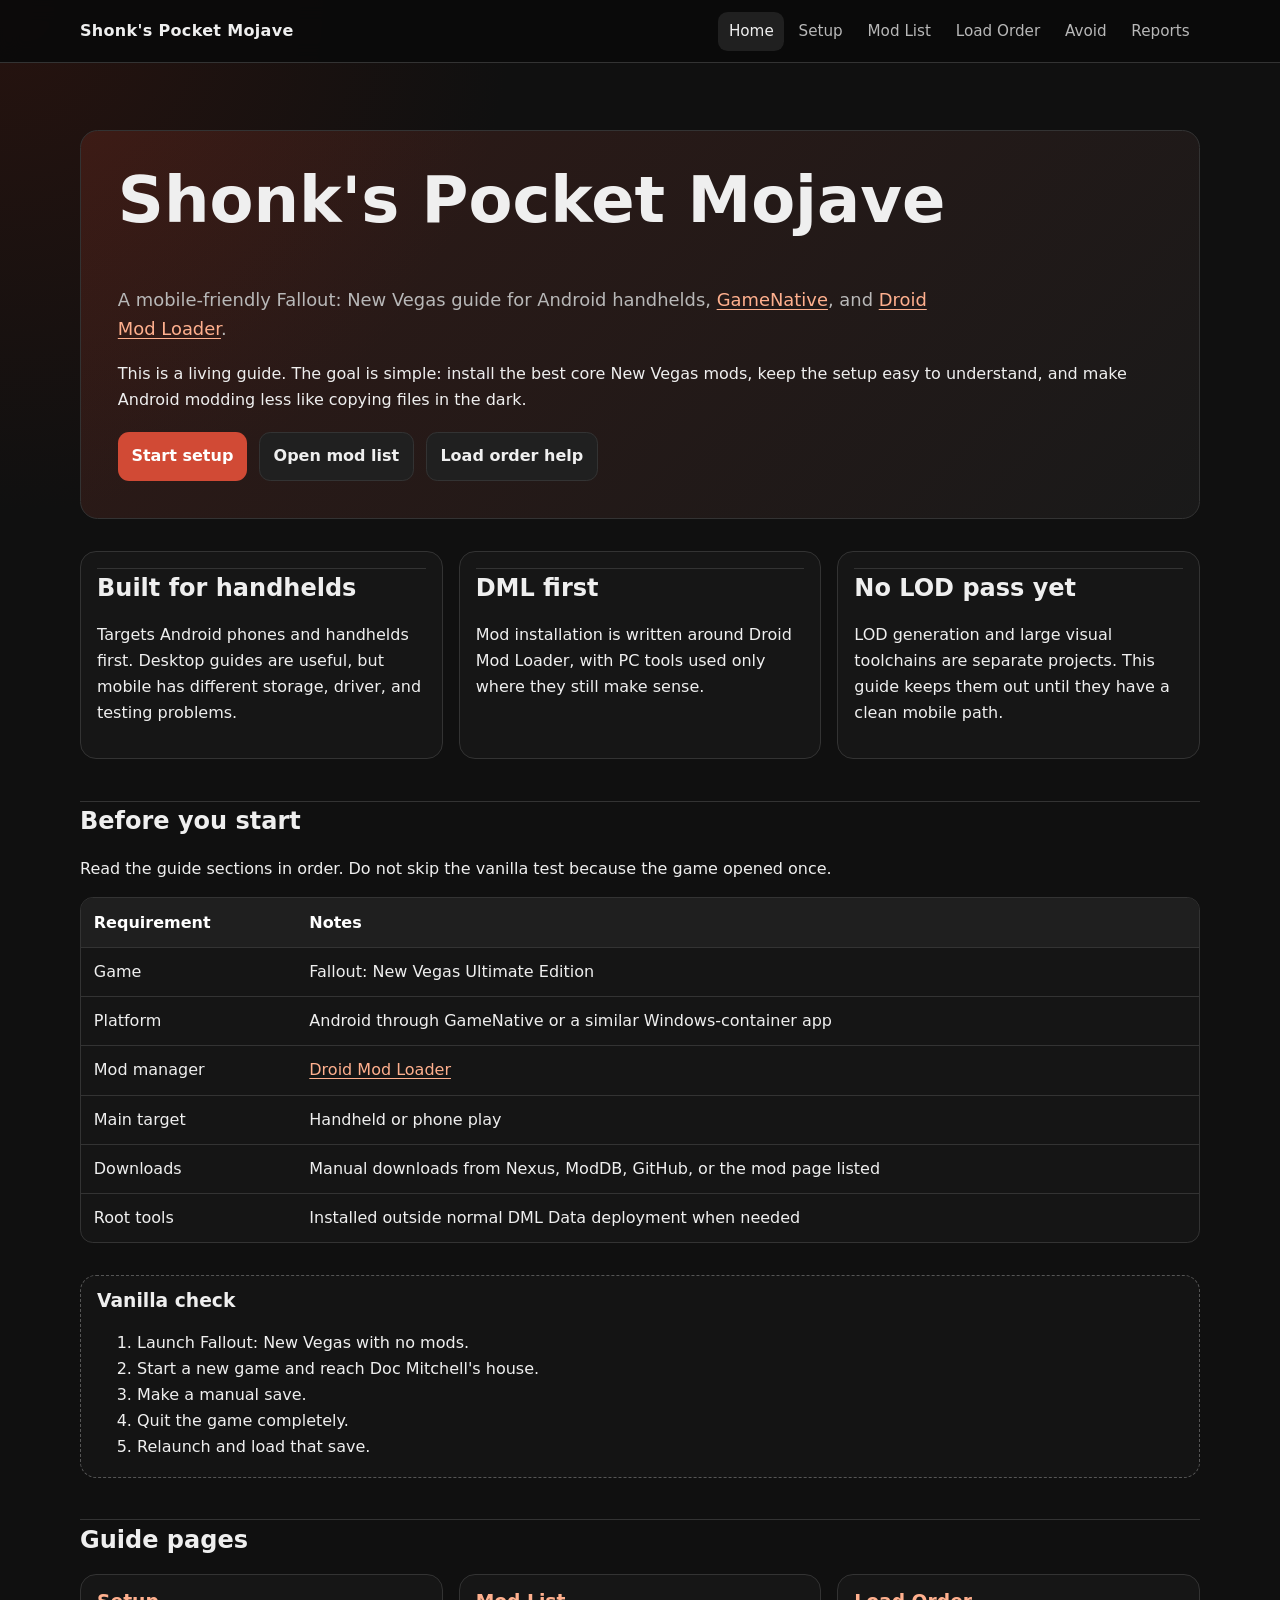
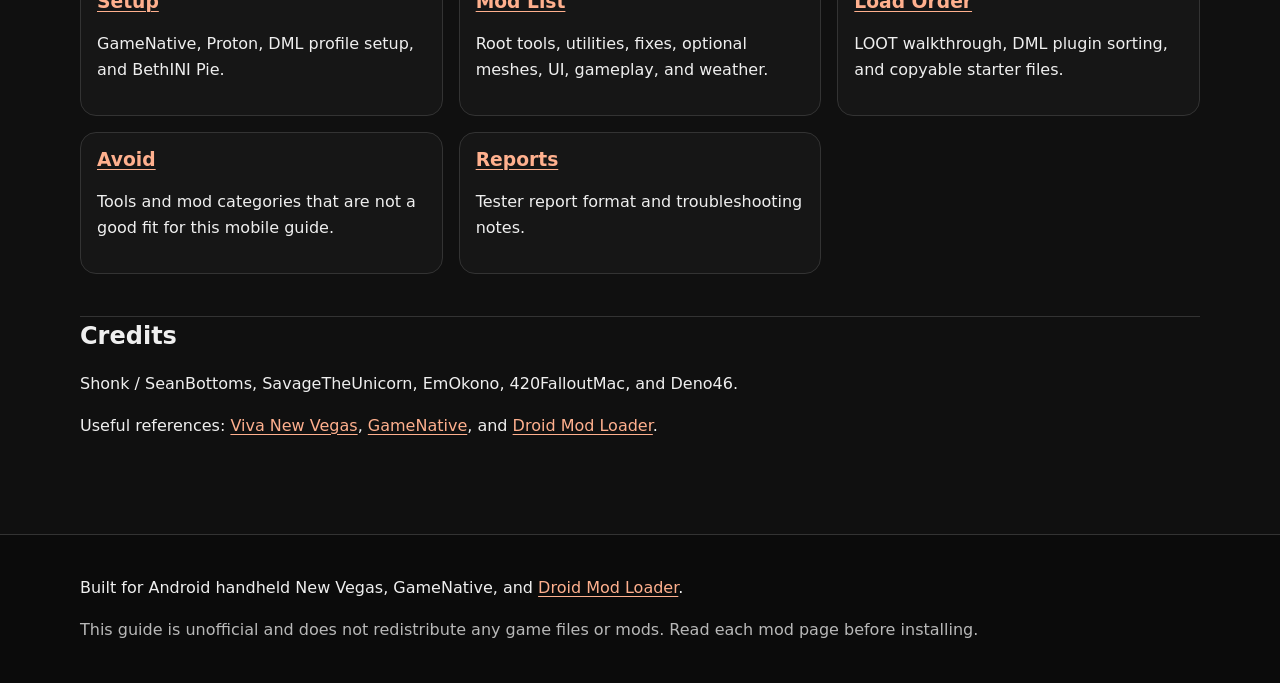
==== index.html @ 97845236 "Add Pocket Mojave guide site" ====
<!doctype html>
<html lang="en">
<head>
  <meta charset="utf-8">
  <meta name="viewport" content="width=device-width, initial-scale=1">
  <title>Home | Shonk's Pocket Mojave</title>
  <meta name="description" content="A New Vegas on Android guide for GameNative, Droid Mod Loader, and handheld tinkering.">
  <link rel="stylesheet" href="styles.css">
</head>
<body>
<header class="site-header">
  <div class="wrap header-grid">
    <a class="brand" href="index.html">Shonk's Pocket Mojave</a>
    <button class="nav-toggle" aria-label="Toggle navigation" onclick="document.body.classList.toggle('nav-open')">Menu</button>
    <nav class="site-nav" aria-label="Main navigation"><a class="active" href="index.html">Home</a><a class="" href="setup.html">Setup</a><a class="" href="mods.html">Mod List</a><a class="" href="load-order.html">Load Order</a><a class="" href="avoid.html">Avoid</a><a class="" href="report.html">Reports</a></nav>
  </div>
</header>
<main class="wrap page">

<section class="hero">
  <h1>Shonk's Pocket Mojave</h1>
  <p class="subtitle">A mobile-friendly Fallout: New Vegas guide for Android handhelds, <a href="https://github.com/utkarshdalal/GameNative" target="_blank" rel="noopener">GameNative</a>, and <a href="https://github.com/CyberShonk/DroidModLoader" target="_blank" rel="noopener">Droid Mod Loader</a>.</p>
  <p>This is a living guide. The goal is simple: install the best core New Vegas mods, keep the setup easy to understand, and make Android modding less like copying files in the dark.</p>
  <div class="actions">
    <a class="button" href="setup.html">Start setup</a>
    <a class="button secondary" href="mods.html">Open mod list</a>
    <a class="button secondary" href="load-order.html">Load order help</a>
  </div>
</section>
<section class="grid">
  <article class="card"><h2>Built for handhelds</h2><p>Targets Android phones and handhelds first. Desktop guides are useful, but mobile has different storage, driver, and testing problems.</p></article>
  <article class="card"><h2>DML first</h2><p>Mod installation is written around Droid Mod Loader, with PC tools used only where they still make sense.</p></article>
  <article class="card"><h2>No LOD pass yet</h2><p>LOD generation and large visual toolchains are separate projects. This guide keeps them out until they have a clean mobile path.</p></article>
</section>
<section>
  <h2>Before you start</h2>
  <p>Read the guide sections in order. Do not skip the vanilla test because the game opened once.</p>
  <div class="table-wrap"><table class="mod-table"><thead><tr><th>Requirement</th><th>Notes</th></tr></thead><tbody><tr><td>Game</td><td>Fallout: New Vegas Ultimate Edition</td></tr><tr><td>Platform</td><td>Android through GameNative or a similar Windows-container app</td></tr><tr><td>Mod manager</td><td><a href="https://github.com/CyberShonk/DroidModLoader" target="_blank" rel="noopener">Droid Mod Loader</a></td></tr><tr><td>Main target</td><td>Handheld or phone play</td></tr><tr><td>Downloads</td><td>Manual downloads from Nexus, ModDB, GitHub, or the mod page listed</td></tr><tr><td>Root tools</td><td>Installed outside normal DML Data deployment when needed</td></tr></tbody></table></div>
  <section class="check-card"><h3>Vanilla check</h3><ol><li>Launch Fallout: New Vegas with no mods.</li><li>Start a new game and reach Doc Mitchell's house.</li><li>Make a manual save.</li><li>Quit the game completely.</li><li>Relaunch and load that save.</li></ol></section>
</section>
<section>
  <h2>Guide pages</h2>
  <div class="grid">
    <article class="card"><h3><a href="setup.html">Setup</a></h3><p>GameNative, Proton, DML profile setup, and BethINI Pie.</p></article>
    <article class="card"><h3><a href="mods.html">Mod List</a></h3><p>Root tools, utilities, fixes, optional meshes, UI, gameplay, and weather.</p></article>
    <article class="card"><h3><a href="load-order.html">Load Order</a></h3><p>LOOT walkthrough, DML plugin sorting, and copyable starter files.</p></article>
    <article class="card"><h3><a href="avoid.html">Avoid</a></h3><p>Tools and mod categories that are not a good fit for this mobile guide.</p></article>
    <article class="card"><h3><a href="report.html">Reports</a></h3><p>Tester report format and troubleshooting notes.</p></article>
  </div>
</section>
<section>
  <h2>Credits</h2>
  <p>Shonk / SeanBottoms, SavageTheUnicorn, EmOkono, 420FalloutMac, and Deno46.</p>
  <p>Useful references: <a href="https://vivanewvegas.moddinglinked.com/" target="_blank" rel="noopener">Viva New Vegas</a>, <a href="https://github.com/utkarshdalal/GameNative" target="_blank" rel="noopener">GameNative</a>, and <a href="https://github.com/CyberShonk/DroidModLoader" target="_blank" rel="noopener">Droid Mod Loader</a>.</p>
</section>

</main>
<footer class="site-footer">
  <div class="wrap">
    <p>Built for Android handheld New Vegas, GameNative, and <a href="https://github.com/CyberShonk/DroidModLoader" target="_blank" rel="noopener">Droid Mod Loader</a>.</p>
    <p class="small">This guide is unofficial and does not redistribute any game files or mods. Read each mod page before installing.</p>
  </div>
</footer>
<script src="copy.js"></script>
</body>
</html>
---- styles.css ----
:root {
  --bg: #101010;
  --panel: #171717;
  --panel-2: #202020;
  --text: #efefef;
  --muted: #b8b8b8;
  --line: #333;
  --accent: #d14a35;
  --accent-2: #f0b35b;
  --code: #0b0b0b;
  --good: #7cc576;
  --warn: #f3bd62;
  --bad: #ff7769;
  --max: 1120px;
}
* { box-sizing: border-box; }
html { scroll-behavior: smooth; }
body {
  margin: 0;
  font-family: system-ui, -apple-system, BlinkMacSystemFont, "Segoe UI", sans-serif;
  background: radial-gradient(circle at top left, #27130f 0, var(--bg) 32rem);
  color: var(--text);
  line-height: 1.62;
}
a { color: #ffb08e; text-decoration-thickness: .08em; text-underline-offset: .18em; }
a:hover { color: #ffd1bf; }
.wrap { width: min(var(--max), calc(100% - 2rem)); margin: 0 auto; }
.site-header { position: sticky; top: 0; z-index: 20; background: rgba(10,10,10,.92); border-bottom: 1px solid var(--line); backdrop-filter: blur(10px); }
.header-grid { display: grid; grid-template-columns: auto 1fr; align-items: center; gap: 1rem; min-height: 62px; }
.brand { color: var(--text); font-weight: 800; letter-spacing: .02em; text-decoration: none; }
.site-nav { display: flex; justify-content: flex-end; gap: .25rem; flex-wrap: wrap; }
.site-nav a { color: var(--muted); text-decoration: none; padding: .45rem .65rem; border-radius: .6rem; font-size: .95rem; }
.site-nav a:hover, .site-nav a.active { background: var(--panel-2); color: var(--text); }
.nav-toggle { display: none; background: var(--panel-2); color: var(--text); border: 1px solid var(--line); border-radius: .6rem; padding: .45rem .7rem; justify-self: end; }
.page { padding: 2.2rem 0 4rem; }
.hero { padding: 2.3rem; background: linear-gradient(135deg, rgba(209,74,53,.16), rgba(255,255,255,.04)); border: 1px solid var(--line); border-radius: 1.1rem; margin-bottom: 1.4rem; }
.hero h1 { margin-top: 0; font-size: clamp(2.1rem, 7vw, 4rem); line-height: 1; }
.subtitle { color: var(--muted); font-size: 1.12rem; max-width: 72ch; }
.actions { display: flex; gap: .75rem; flex-wrap: wrap; margin-top: 1.2rem; }
.button { display: inline-flex; align-items: center; gap: .35rem; background: var(--accent); color: white; padding: .65rem .85rem; border-radius: .7rem; font-weight: 700; text-decoration: none; }
.button.secondary { background: var(--panel-2); border: 1px solid var(--line); color: var(--text); }
.grid { display: grid; gap: 1rem; grid-template-columns: repeat(3, 1fr); }
.card { background: rgba(23,23,23,.92); border: 1px solid var(--line); border-radius: 1rem; padding: 1rem; }
.card h3, .card h2 { margin-top: 0; }
section { margin: 2rem 0; }
h1, h2, h3 { line-height: 1.15; }
h2 { margin-top: 2.6rem; padding-top: .4rem; border-top: 1px solid var(--line); }
h3 { margin-top: 1.8rem; }
.small, small { color: var(--muted); }
.callout { border: 1px solid var(--line); border-left: .35rem solid var(--accent); background: rgba(32,32,32,.86); border-radius: .8rem; padding: 1rem; margin: 1rem 0; }
.callout.warn { border-left-color: var(--warn); }
.callout.good { border-left-color: var(--good); }
.callout.bad { border-left-color: var(--bad); }
.table-wrap { overflow-x: auto; margin: 1rem 0; border: 1px solid var(--line); border-radius: .8rem; background: rgba(23,23,23,.82); }
table { width: 100%; border-collapse: collapse; min-width: 720px; }
th, td { padding: .7rem .8rem; border-bottom: 1px solid var(--line); text-align: left; vertical-align: top; }
th { background: #1f1f1f; color: #fff; position: sticky; top: 0; }
tr:last-child td { border-bottom: 0; }
td:nth-child(2), td:nth-child(3) { white-space: nowrap; }
.badge { display: inline-block; padding: .14rem .42rem; border-radius: .5rem; font-size: .82rem; font-weight: 800; letter-spacing: .02em; }
.req { background: rgba(124,197,118,.18); color: #baf4b6; }
.rec { background: rgba(240,179,91,.18); color: #ffd99b; }
.opt { background: rgba(255,255,255,.1); color: #d6d6d6; }
.skip { background: rgba(255,119,105,.15); color: #ffb3ab; }
pre { position: relative; overflow-x: auto; background: var(--code); border: 1px solid var(--line); border-radius: .8rem; padding: 1rem; }
code { font-family: ui-monospace, SFMono-Regular, Menlo, Consolas, monospace; }
.copy-btn { position: absolute; top: .5rem; right: .5rem; border: 1px solid var(--line); background: var(--panel-2); color: var(--text); border-radius: .5rem; padding: .35rem .55rem; cursor: pointer; }
.check-card { background: rgba(23,23,23,.7); border: 1px dashed #555; border-radius: 1rem; padding: .85rem 1rem; }
.check-card h3 { margin-top: 0; }
.check-card ol { margin-bottom: .2rem; }
.site-footer { border-top: 1px solid var(--line); padding: 1.5rem 0; background: #0b0b0b; }
hr { border: 0; border-top: 1px solid var(--line); margin: 2rem 0; }
@media (max-width: 900px) { .grid { grid-template-columns: 1fr; } .hero { padding: 1.25rem; } }
@media (max-width: 760px) {
  .header-grid { grid-template-columns: 1fr auto; }
  .nav-toggle { display: inline-block; }
  .site-nav { display: none; grid-column: 1 / -1; justify-content: flex-start; padding-bottom: .75rem; }
  body.nav-open .site-nav { display: flex; }
  .site-nav a { width: calc(50% - .25rem); background: var(--panel); }
  .wrap { width: min(100% - 1rem, var(--max)); }
  table { min-width: 680px; }
  th, td { padding: .62rem; }
}
@media (max-width: 440px) { .site-nav a { width: 100%; } .actions .button { width: 100%; justify-content: center; } }
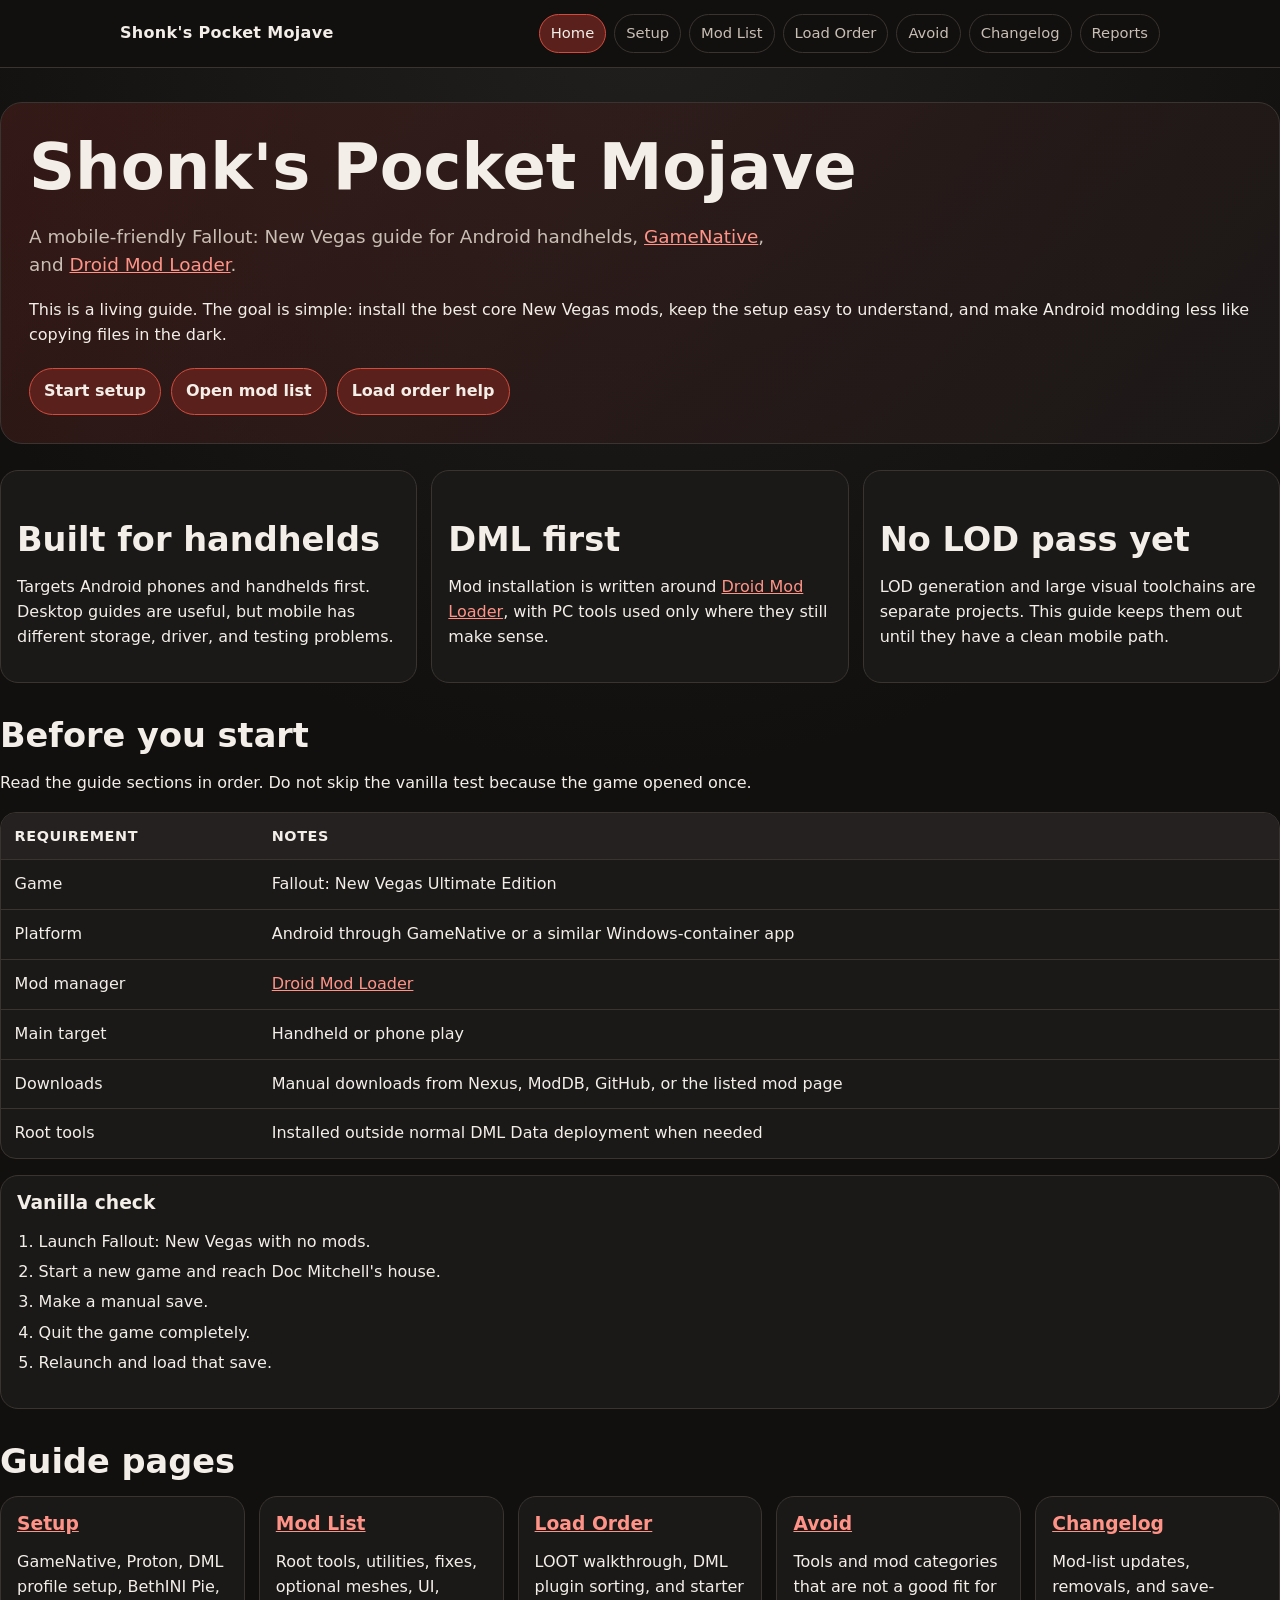
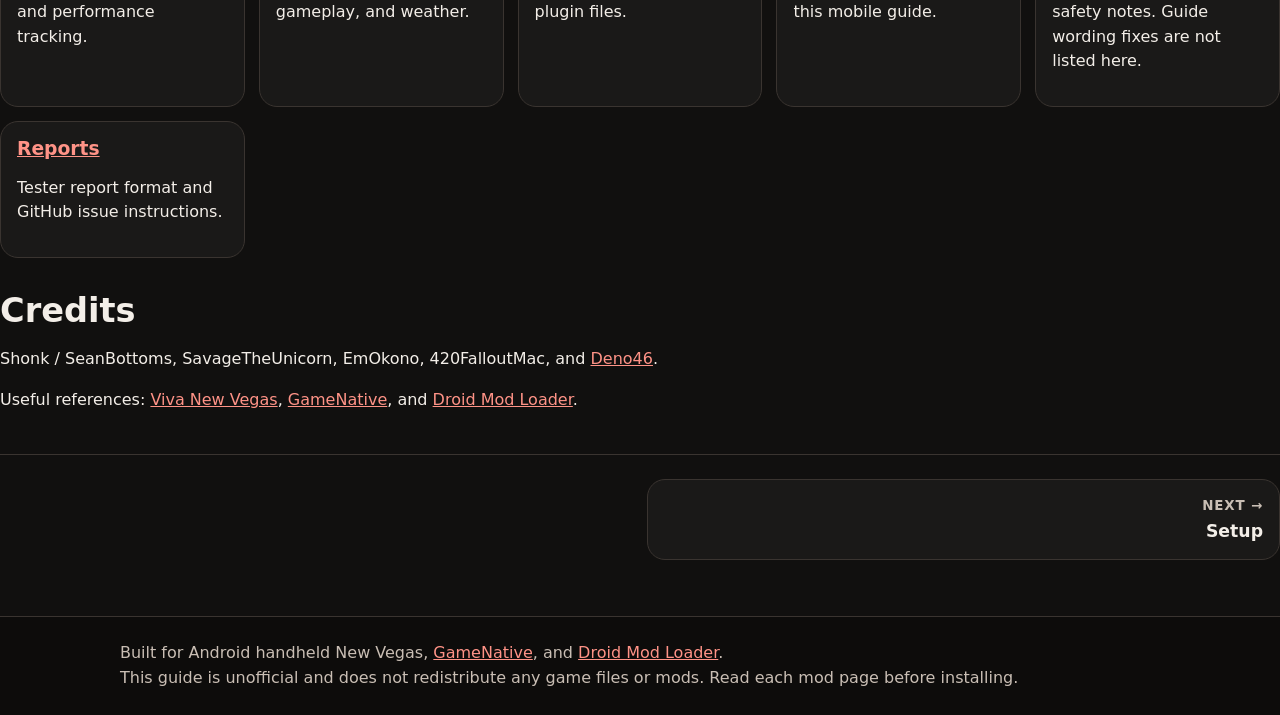
==== commit 82c99e41: "Match Pocket Mojave layout to Pocket Wastelands" ====
--- a/index.html
+++ b/index.html
@@ -1,64 +1,57 @@
 <!doctype html>
+
 <html lang="en">
 <head>
-  <meta charset="utf-8">
-  <meta name="viewport" content="width=device-width, initial-scale=1">
-  <title>Home | Shonk's Pocket Mojave</title>
-  <meta name="description" content="A New Vegas on Android guide for GameNative, Droid Mod Loader, and handheld tinkering.">
-  <link rel="stylesheet" href="styles.css">
+<meta charset="utf-8"/>
+<meta content="width=device-width, initial-scale=1" name="viewport"/>
+<title>Home | Shonk's Pocket Mojave</title>
+<meta content="A New Vegas on Android guide for GameNative, Droid Mod Loader, and handheld tinkering." name="description"/>
+<link href="assets/site.css" rel="stylesheet"/>
 </head>
 <body>
 <header class="site-header">
-  <div class="wrap header-grid">
-    <a class="brand" href="index.html">Shonk's Pocket Mojave</a>
-    <button class="nav-toggle" aria-label="Toggle navigation" onclick="document.body.classList.toggle('nav-open')">Menu</button>
-    <nav class="site-nav" aria-label="Main navigation"><a class="active" href="index.html">Home</a><a class="" href="setup.html">Setup</a><a class="" href="mods.html">Mod List</a><a class="" href="load-order.html">Load Order</a><a class="" href="avoid.html">Avoid</a><a class="" href="report.html">Reports</a></nav>
-  </div>
+<div class="container header-inner">
+<a class="logo" href="index.html">Shonk's Pocket Mojave</a>
+<nav aria-label="Main navigation" class="nav">
+<a class="active" href="index.html">Home</a>
+<a href="setup.html">Setup</a>
+<a href="mods.html">Mod List</a>
+<a href="load-order.html">Load Order</a>
+<a href="avoid.html">Avoid</a>
+<a href="changelog.html">Changelog</a>
+<a href="report.html">Reports</a>
+</nav>
+</div>
 </header>
-<main class="wrap page">
-
+<main class="c o n t a i e r">
 <section class="hero">
-  <h1>Shonk's Pocket Mojave</h1>
-  <p class="subtitle">A mobile-friendly Fallout: New Vegas guide for Android handhelds, <a href="https://github.com/utkarshdalal/GameNative" target="_blank" rel="noopener">GameNative</a>, and <a href="https://github.com/CyberShonk/DroidModLoader" target="_blank" rel="noopener">Droid Mod Loader</a>.</p>
-  <p>This is a living guide. The goal is simple: install the best core New Vegas mods, keep the setup easy to understand, and make Android modding less like copying files in the dark.</p>
-  <div class="actions">
-    <a class="button" href="setup.html">Start setup</a>
-    <a class="button secondary" href="mods.html">Open mod list</a>
-    <a class="button secondary" href="load-order.html">Load order help</a>
-  </div>
+<h1>Shonk's Pocket Mojave</h1>
+<p class="lead">A mobile-friendly Fallout: New Vegas guide for Android handhelds, <a href="https://github.com/utkarshdalal/GameNative">GameNative</a>, and <a href="https://github.com/CyberShonk/DroidModLoader">Droid Mod Loader</a>.</p>
+<p>This is a living guide. The goal is simple: install the best core New Vegas mods, keep the setup easy to understand, and make Android modding less like copying files in the dark.</p>
+<div class="actions"><a class="button" href="setup.html">Start setup</a><a class="button secondary" href="mods.html">Open mod list</a><a class="button secondary" href="load-order.html">Load order help</a></div>
 </section>
-<section class="grid">
-  <article class="card"><h2>Built for handhelds</h2><p>Targets Android phones and handhelds first. Desktop guides are useful, but mobile has different storage, driver, and testing problems.</p></article>
-  <article class="card"><h2>DML first</h2><p>Mod installation is written around Droid Mod Loader, with PC tools used only where they still make sense.</p></article>
-  <article class="card"><h2>No LOD pass yet</h2><p>LOD generation and large visual toolchains are separate projects. This guide keeps them out until they have a clean mobile path.</p></article>
+<section class="card-grid">
+<article class="card"><h2>Built for handhelds</h2><p>Targets Android phones and handhelds first. Desktop guides are useful, but mobile has different storage, driver, and testing problems.</p></article>
+<article class="card"><h2>DML first</h2><p>Mod installation is written around <a href="https://github.com/CyberShonk/DroidModLoader">Droid Mod Loader</a>, with PC tools used only where they still make sense.</p></article>
+<article class="card"><h2>No LOD pass yet</h2><p>LOD generation and large visual toolchains are separate projects. This guide keeps them out until they have a clean mobile path.</p></article>
 </section>
 <section>
-  <h2>Before you start</h2>
-  <p>Read the guide sections in order. Do not skip the vanilla test because the game opened once.</p>
-  <div class="table-wrap"><table class="mod-table"><thead><tr><th>Requirement</th><th>Notes</th></tr></thead><tbody><tr><td>Game</td><td>Fallout: New Vegas Ultimate Edition</td></tr><tr><td>Platform</td><td>Android through GameNative or a similar Windows-container app</td></tr><tr><td>Mod manager</td><td><a href="https://github.com/CyberShonk/DroidModLoader" target="_blank" rel="noopener">Droid Mod Loader</a></td></tr><tr><td>Main target</td><td>Handheld or phone play</td></tr><tr><td>Downloads</td><td>Manual downloads from Nexus, ModDB, GitHub, or the mod page listed</td></tr><tr><td>Root tools</td><td>Installed outside normal DML Data deployment when needed</td></tr></tbody></table></div>
-  <section class="check-card"><h3>Vanilla check</h3><ol><li>Launch Fallout: New Vegas with no mods.</li><li>Start a new game and reach Doc Mitchell's house.</li><li>Make a manual save.</li><li>Quit the game completely.</li><li>Relaunch and load that save.</li></ol></section>
+<h2>Before you start</h2>
+<p>Read the guide sections in order. Do not skip the vanilla test because the game opened once.</p>
+<div class="table-wrap"><table class="mod-table"><thead><tr><th>Requirement</th><th>Notes</th></tr></thead><tbody><tr><td data-label="Requirement">Game</td><td data-label="Notes">Fallout: New Vegas Ultimate Edition</td></tr><tr><td data-label="Requirement">Platform</td><td data-label="Notes">Android through GameNative or a similar Windows-container app</td></tr><tr><td data-label="Requirement">Mod manager</td><td data-label="Notes"><a href="https://github.com/CyberShonk/DroidModLoader">Droid Mod Loader</a></td></tr><tr><td data-label="Requirement">Main target</td><td data-label="Notes">Handheld or phone play</td></tr><tr><td data-label="Requirement">Downloads</td><td data-label="Notes">Manual downloads from Nexus, ModDB, GitHub, or the listed mod page</td></tr><tr><td data-label="Requirement">Root tools</td><td data-label="Notes">Installed outside normal DML Data deployment when needed</td></tr></tbody></table></div>
+<section class="check-card"><h3>Vanilla check</h3><ol><li>Launch Fallout: New Vegas with no mods.</li><li>Start a new game and reach Doc Mitchell's house.</li><li>Make a manual save.</li><li>Quit the game completely.</li><li>Relaunch and load that save.</li></ol></section>
 </section>
-<section>
-  <h2>Guide pages</h2>
-  <div class="grid">
-    <article class="card"><h3><a href="setup.html">Setup</a></h3><p>GameNative, Proton, DML profile setup, and BethINI Pie.</p></article>
-    <article class="card"><h3><a href="mods.html">Mod List</a></h3><p>Root tools, utilities, fixes, optional meshes, UI, gameplay, and weather.</p></article>
-    <article class="card"><h3><a href="load-order.html">Load Order</a></h3><p>LOOT walkthrough, DML plugin sorting, and copyable starter files.</p></article>
-    <article class="card"><h3><a href="avoid.html">Avoid</a></h3><p>Tools and mod categories that are not a good fit for this mobile guide.</p></article>
-    <article class="card"><h3><a href="report.html">Reports</a></h3><p>Tester report format and troubleshooting notes.</p></article>
-  </div>
-</section>
-<section>
-  <h2>Credits</h2>
-  <p>Shonk / SeanBottoms, SavageTheUnicorn, EmOkono, 420FalloutMac, and Deno46.</p>
-  <p>Useful references: <a href="https://vivanewvegas.moddinglinked.com/" target="_blank" rel="noopener">Viva New Vegas</a>, <a href="https://github.com/utkarshdalal/GameNative" target="_blank" rel="noopener">GameNative</a>, and <a href="https://github.com/CyberShonk/DroidModLoader" target="_blank" rel="noopener">Droid Mod Loader</a>.</p>
-</section>
+<section><h2>Guide pages</h2><div class="card-grid"><article class="card"><h3><a href="setup.html">Setup</a></h3><p>GameNative, Proton, DML profile setup, BethINI Pie, and performance tracking.</p></article><article class="card"><h3><a href="mods.html">Mod List</a></h3><p>Root tools, utilities, fixes, optional meshes, UI, gameplay, and weather.</p></article><article class="card"><h3><a href="load-order.html">Load Order</a></h3><p>LOOT walkthrough, DML plugin sorting, and starter plugin files.</p></article><article class="card"><h3><a href="avoid.html">Avoid</a></h3><p>Tools and mod categories that are not a good fit for this mobile guide.</p></article><article class="card"><h3><a href="changelog.html">Changelog</a></h3><p>Mod-list updates, removals, and save-safety notes. Guide wording fixes are not listed here.</p></article><article class="card"><h3><a href="report.html">Reports</a></h3><p>Tester report format and GitHub issue instructions.</p></article></div></section>
+<section><h2>Credits</h2><p>Shonk / SeanBottoms, SavageTheUnicorn, EmOkono, 420FalloutMac, and <a href="https://www.nexusmods.com/profile/deno46?gameId=110">Deno46</a>.</p><p>Useful references: <a href="https://vivanewvegas.moddinglinked.com/">Viva New Vegas</a>, <a href="https://github.com/utkarshdalal/GameNative">GameNative</a>, and <a href="https://github.com/CyberShonk/DroidModLoader">Droid Mod Loader</a>.</p></section>
 
-</main>
+<nav aria-label="Page navigation" class="page-nav">
+<div aria-hidden="true" class="page-nav-spacer"></div>
+<a class="page-nav-link next" href="setup.html"><span>Next →</span><strong>Setup</strong></a>
+</nav></main>
 <footer class="site-footer">
-  <div class="wrap">
-    <p>Built for Android handheld New Vegas, GameNative, and <a href="https://github.com/CyberShonk/DroidModLoader" target="_blank" rel="noopener">Droid Mod Loader</a>.</p>
-    <p class="small">This guide is unofficial and does not redistribute any game files or mods. Read each mod page before installing.</p>
+<div class="container">
+    Built for Android handheld New Vegas, <a href="https://github.com/utkarshdalal/GameNative">GameNative</a>, and <a href="https://github.com/CyberShonk/DroidModLoader">Droid Mod Loader</a>.
+    <br/>This guide is unofficial and does not redistribute any game files or mods. Read each mod page before installing.
   </div>
 </footer>
 <script src="copy.js"></script>
--- a/assets/site.css
+++ b/assets/site.css
@@ -0,0 +1,329 @@
+:root {
+  --bg: #11100f;
+  --panel: #1b1918;
+  --panel-soft: #242120;
+  --text: #f3eee8;
+  --muted: #c9beb4;
+  --line: #3a3430;
+  --accent: #d44b3d;
+  --accent-soft: #5a201c;
+  --code: #0b0b0b;
+  --good: #9bc48a;
+  --warn: #efc36d;
+}
+
+* { box-sizing: border-box; }
+
+html { scroll-behavior: smooth; }
+
+body {
+  margin: 0;
+  background: radial-gradient(circle at top, #211f1e 0, var(--bg) 48rem);
+  color: var(--text);
+  font-family: system-ui, -apple-system, BlinkMacSystemFont, "Segoe UI", sans-serif;
+  line-height: 1.55;
+}
+
+.container {
+  width: min(1040px, calc(100% - 28px));
+  margin: 0 auto;
+}
+
+.site-header {
+  border-bottom: 1px solid var(--line);
+  background: rgba(17, 16, 15, 0.94);
+  position: sticky;
+  top: 0;
+  z-index: 10;
+  backdrop-filter: blur(10px);
+}
+
+.header-inner {
+  display: flex;
+  align-items: center;
+  justify-content: space-between;
+  gap: 16px;
+  padding: 14px 0;
+}
+
+.logo {
+  font-weight: 800;
+  color: var(--text);
+  text-decoration: none;
+  letter-spacing: 0.02em;
+}
+
+.nav {
+  display: flex;
+  flex-wrap: wrap;
+  gap: 8px;
+  justify-content: flex-end;
+}
+
+.nav a {
+  color: var(--muted);
+  text-decoration: none;
+  border: 1px solid var(--line);
+  border-radius: 999px;
+  padding: 7px 11px;
+  font-size: 0.92rem;
+}
+
+.nav a:hover,
+.nav a.active {
+  color: var(--text);
+  border-color: var(--accent);
+  background: var(--accent-soft);
+}
+
+main { padding: 34px 0 56px; }
+
+.hero {
+  border: 1px solid var(--line);
+  background: linear-gradient(135deg, rgba(90, 32, 28, 0.45), rgba(27, 25, 24, 0.98));
+  border-radius: 22px;
+  padding: 28px;
+  margin-bottom: 26px;
+}
+
+h1, h2, h3 { line-height: 1.15; }
+h1 { font-size: clamp(2rem, 7vw, 4rem); margin: 0 0 10px; }
+h2 { font-size: clamp(1.5rem, 4vw, 2.1rem); margin: 34px 0 14px; }
+h3 { margin: 0 0 8px; }
+
+.lead { font-size: 1.15rem; color: var(--muted); max-width: 760px; }
+
+.actions { display: flex; flex-wrap: wrap; gap: 10px; margin-top: 20px; }
+.button {
+  display: inline-block;
+  text-decoration: none;
+  color: var(--text);
+  background: var(--accent-soft);
+  border: 1px solid var(--accent);
+  border-radius: 999px;
+  padding: 10px 14px;
+  font-weight: 700;
+}
+
+.card-grid {
+  display: grid;
+  grid-template-columns: repeat(auto-fit, minmax(240px, 1fr));
+  gap: 14px;
+}
+
+.card,
+.mod-card,
+.callout {
+  background: rgba(27, 25, 24, 0.96);
+  border: 1px solid var(--line);
+  border-radius: 18px;
+  padding: 16px;
+}
+
+.mod-list {
+  display: grid;
+  gap: 12px;
+}
+
+.mod-card {
+  display: grid;
+  gap: 10px;
+}
+
+.mod-card header {
+  display: flex;
+  justify-content: space-between;
+  gap: 12px;
+  align-items: start;
+}
+
+.badge {
+  display: inline-block;
+  font-size: 0.8rem;
+  font-weight: 800;
+  padding: 4px 8px;
+  border-radius: 999px;
+  color: var(--bg);
+  background: var(--good);
+  white-space: nowrap;
+}
+
+.badge.recommended { background: var(--warn); }
+.badge.optional { background: #b7a6e8; }
+
+.meta {
+  display: grid;
+  grid-template-columns: repeat(auto-fit, minmax(160px, 1fr));
+  gap: 8px;
+  color: var(--muted);
+}
+
+.meta div {
+  background: var(--panel-soft);
+  border: 1px solid var(--line);
+  border-radius: 12px;
+  padding: 10px;
+}
+
+.meta strong { display: block; color: var(--text); font-size: 0.86rem; }
+
+.warning { border-color: var(--accent); background: rgba(90, 32, 28, 0.35); }
+.notice { border-color: #68522b; background: rgba(104, 82, 43, 0.25); }
+
+ul, ol { padding-left: 1.35rem; }
+li { margin: 0.35rem 0; }
+
+a { color: #ff9387; }
+a:hover { color: #ffc2bc; }
+
+code, pre {
+  background: var(--code);
+  color: #f6eadf;
+  border: 1px solid var(--line);
+  border-radius: 10px;
+}
+
+code { padding: 0.1rem 0.35rem; }
+pre {
+  padding: 14px;
+  overflow-x: auto;
+  white-space: pre;
+}
+
+.checklist li::marker { color: var(--accent); }
+
+/* Bottom page navigation */
+.page-nav {
+  display: grid;
+  grid-template-columns: repeat(2, minmax(0, 1fr));
+  gap: 14px;
+  margin: 42px 0 0;
+  padding-top: 24px;
+  border-top: 1px solid var(--line);
+}
+
+.page-nav-link {
+  display: block;
+  text-decoration: none;
+  color: var(--text);
+  background: rgba(27, 25, 24, 0.96);
+  border: 1px solid var(--line);
+  border-radius: 18px;
+  padding: 16px;
+}
+
+.page-nav-link:hover {
+  border-color: var(--accent);
+  background: rgba(90, 32, 28, 0.35);
+}
+
+.page-nav-link span {
+  display: block;
+  color: var(--muted);
+  font-size: 0.84rem;
+  font-weight: 800;
+  letter-spacing: 0.06em;
+  text-transform: uppercase;
+  margin-bottom: 4px;
+}
+
+.page-nav-link strong {
+  display: block;
+  font-size: 1.08rem;
+  line-height: 1.25;
+}
+
+.page-nav-link.next {
+  text-align: right;
+}
+
+.page-nav-spacer {
+  min-height: 1px;
+}
+
+.site-footer {
+  border-top: 1px solid var(--line);
+  color: var(--muted);
+  padding: 24px 0;
+  background: #0d0c0b;
+}
+
+@media (max-width: 720px) {
+  .header-inner { align-items: flex-start; flex-direction: column; }
+  .nav { justify-content: flex-start; }
+  .nav a { font-size: 0.88rem; padding: 6px 9px; }
+  .hero { padding: 20px; border-radius: 18px; }
+  .mod-card header { flex-direction: column; }
+  .container { width: min(100% - 20px, 1040px); }
+}
+
+
+@media (max-width: 560px) {
+  .page-nav {
+    grid-template-columns: 1fr;
+  }
+
+  .page-nav-spacer {
+    display: none;
+  }
+
+  .page-nav-link.next {
+    text-align: left;
+  }
+}
+
+
+/* Pocket Mojave compatibility/layout helpers */
+.table-wrap {
+  margin: 1rem 0;
+  border: 1px solid var(--line);
+  border-radius: 16px;
+  background: rgba(27, 25, 24, 0.96);
+  overflow-x: auto;
+  -webkit-overflow-scrolling: touch;
+}
+
+table { width: 100%; border-collapse: collapse; min-width: 520px; }
+th, td { padding: 0.75rem 0.85rem; border-bottom: 1px solid var(--line); text-align: left; vertical-align: top; }
+th { color: var(--text); background: var(--panel-soft); font-size: 0.9rem; letter-spacing: 0.04em; text-transform: uppercase; }
+tr:last-child td { border-bottom: 0; }
+
+.check-card,
+.author-card {
+  background: rgba(27, 25, 24, 0.96);
+  border: 1px solid var(--line);
+  border-radius: 18px;
+  padding: 16px;
+}
+
+.callout.warn { border-color: #68522b; background: rgba(104, 82, 43, 0.25); }
+.callout.good { border-color: #38552d; background: rgba(52, 92, 44, 0.22); }
+.callout.bad { border-color: var(--accent); background: rgba(90, 32, 28, 0.35); }
+.callout.info { border-color: #344d6e; background: rgba(42, 70, 105, 0.22); }
+.callout h3, .callout strong { color: var(--text); }
+
+.badge.bad { background: #ff7769; }
+.badge.info { background: #85b7ff; }
+
+.copy-btn {
+  position: absolute;
+  top: 8px;
+  right: 8px;
+  border: 1px solid var(--line);
+  background: var(--panel-soft);
+  color: var(--text);
+  border-radius: 999px;
+  padding: 5px 9px;
+  font-weight: 800;
+  cursor: pointer;
+}
+pre { position: relative; padding-right: 70px; }
+
+.site-footer a { color: #ff9387; }
+
+@media (max-width: 720px) {
+  table { min-width: 560px; }
+  .meta { grid-template-columns: 1fr; }
+  .mod-card { padding: 14px; }
+  .mod-card header h3 { font-size: 1.08rem; }
+}
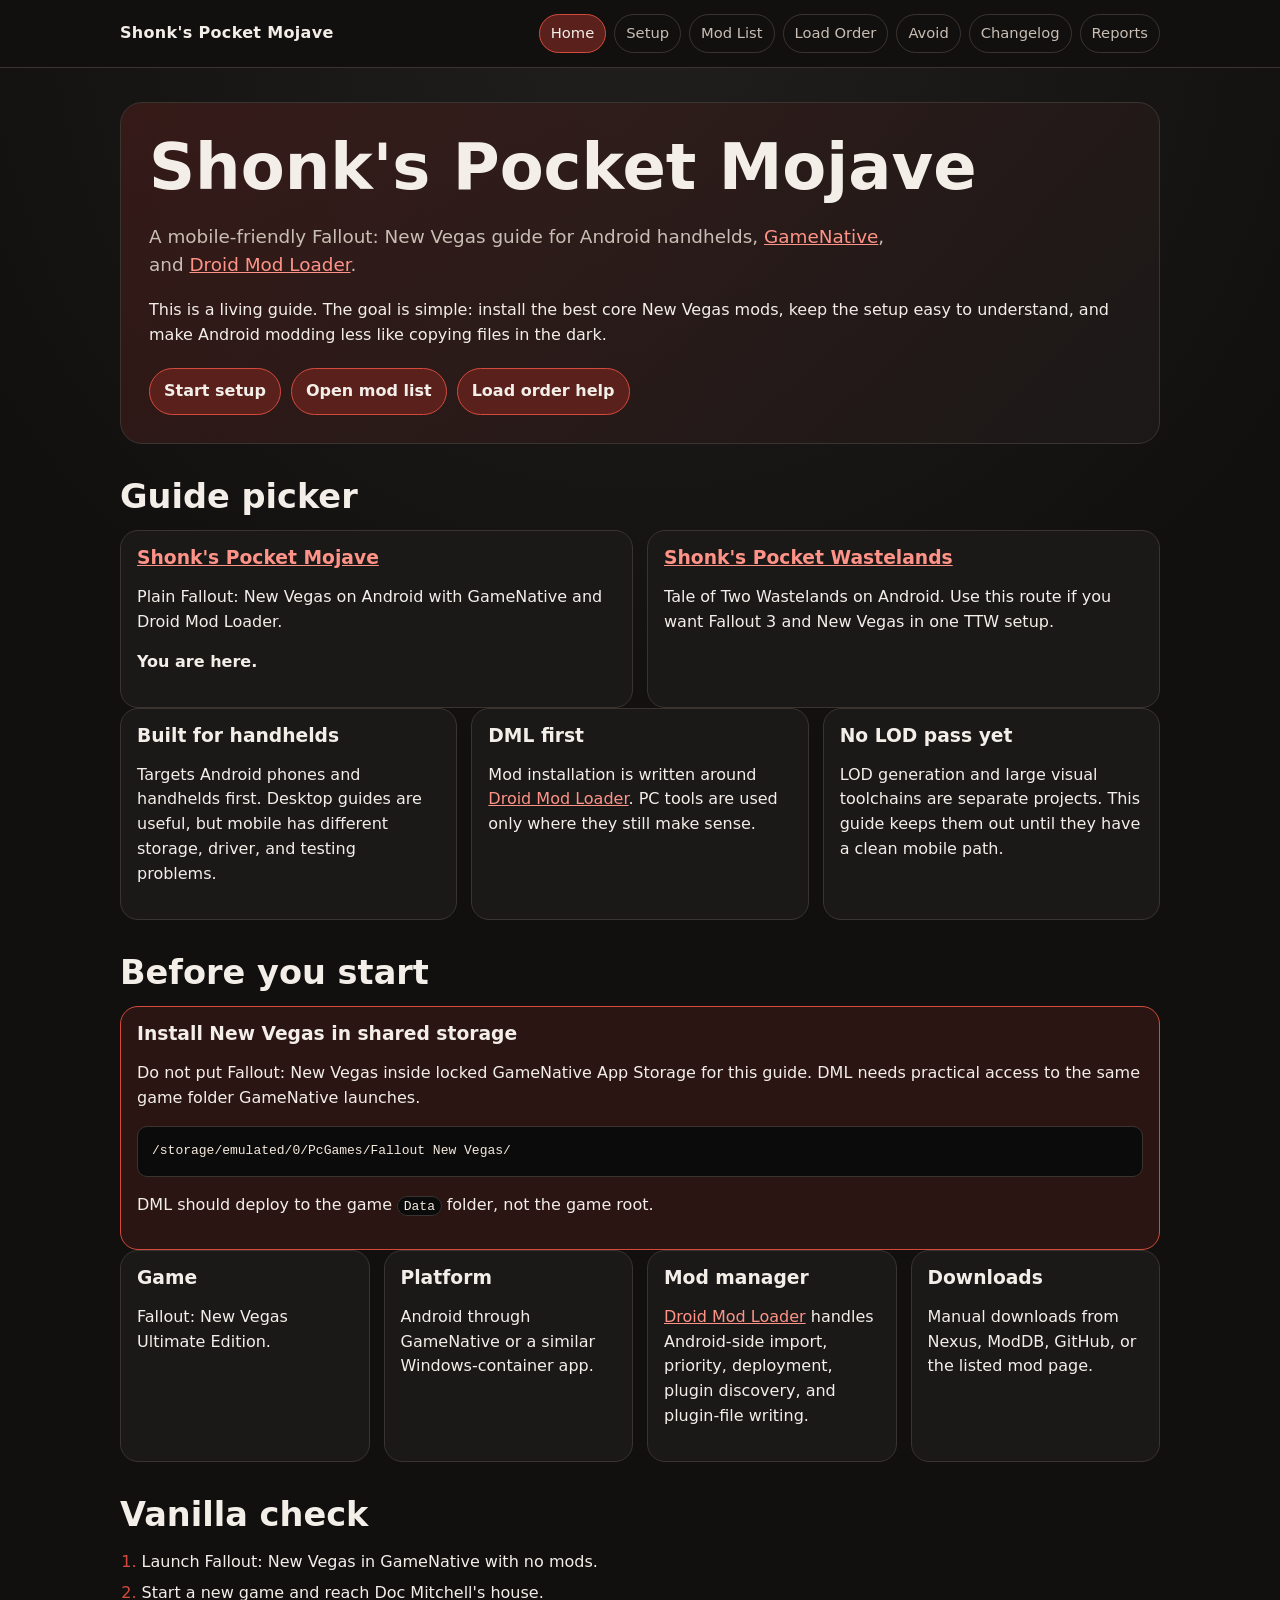
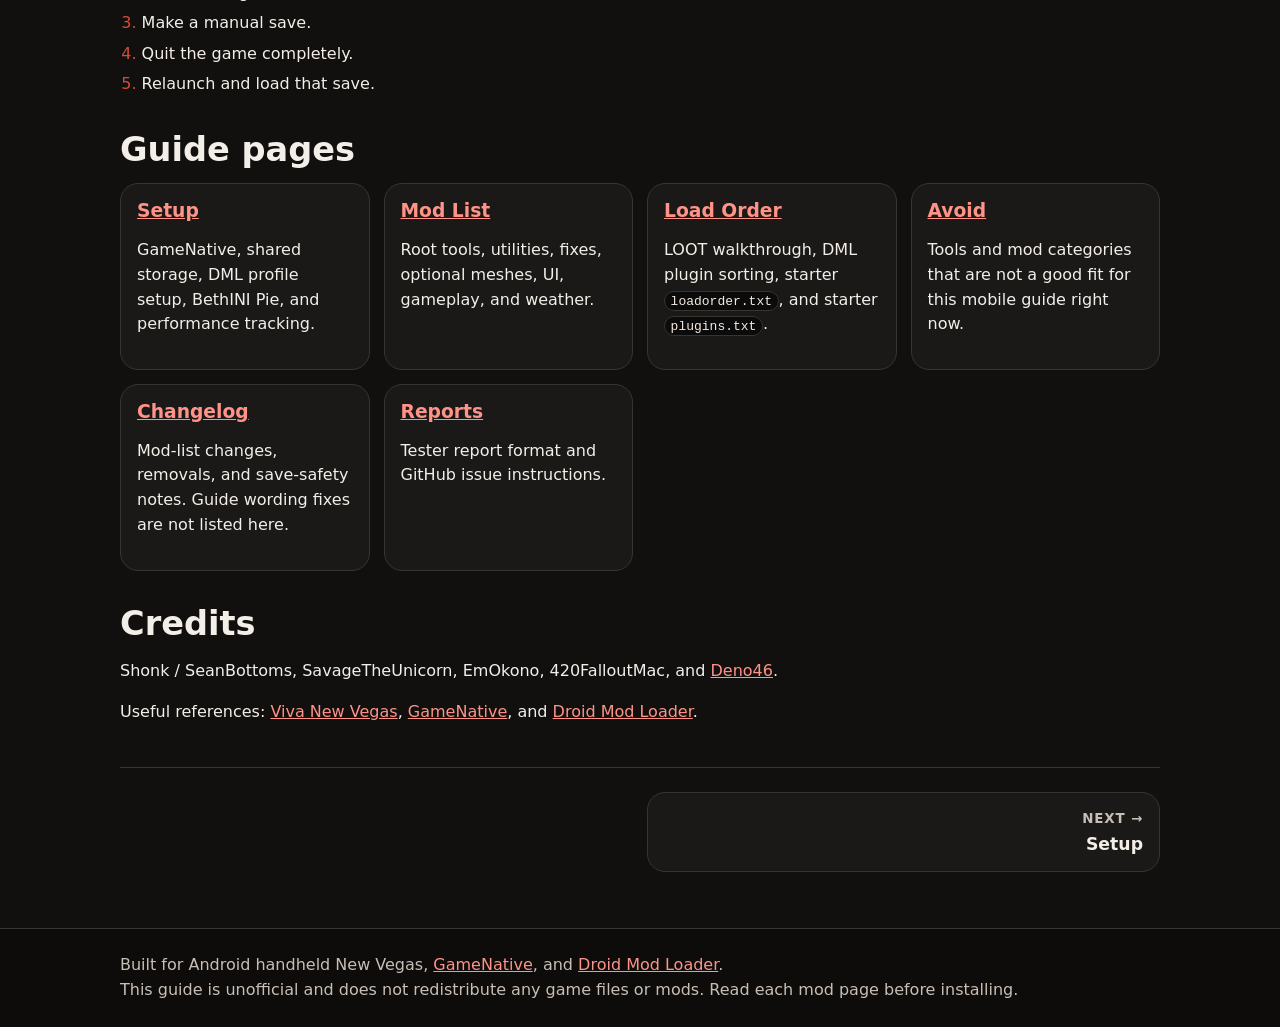
==== commit 3a5ab476: "Add guide picker to Pocket Mojave" ====
--- a/index.html
+++ b/index.html
@@ -1,59 +1,117 @@
 <!doctype html>
-
 <html lang="en">
 <head>
-<meta charset="utf-8"/>
-<meta content="width=device-width, initial-scale=1" name="viewport"/>
-<title>Home | Shonk's Pocket Mojave</title>
-<meta content="A New Vegas on Android guide for GameNative, Droid Mod Loader, and handheld tinkering." name="description"/>
-<link href="assets/site.css" rel="stylesheet"/>
+  <meta charset="utf-8">
+  <meta name="viewport" content="width=device-width, initial-scale=1">
+  <title>Home | Shonk's Pocket Mojave</title>
+  <meta name="description" content="A New Vegas on Android guide for GameNative, Droid Mod Loader, and handheld tinkering.">
+  <link rel="stylesheet" href="assets/site.css">
 </head>
 <body>
-<header class="site-header">
-<div class="container header-inner">
-<a class="logo" href="index.html">Shonk's Pocket Mojave</a>
-<nav aria-label="Main navigation" class="nav">
-<a class="active" href="index.html">Home</a>
-<a href="setup.html">Setup</a>
-<a href="mods.html">Mod List</a>
-<a href="load-order.html">Load Order</a>
-<a href="avoid.html">Avoid</a>
-<a href="changelog.html">Changelog</a>
-<a href="report.html">Reports</a>
+  <header class="site-header">
+    <div class="container header-inner">
+      <a class="logo" href="index.html">Shonk's Pocket Mojave</a>
+      <nav class="nav" aria-label="Main navigation">
+        <a href="index.html" class="active">Home</a>
+<a href="setup.html" class="">Setup</a>
+<a href="mods.html" class="">Mod List</a>
+<a href="load-order.html" class="">Load Order</a>
+<a href="avoid.html" class="">Avoid</a>
+<a href="changelog.html" class="">Changelog</a>
+<a href="report.html" class="">Reports</a>
+      </nav>
+    </div>
+  </header>
+  <main class="container">
+
+<section class="hero">
+  <h1>Shonk's Pocket Mojave</h1>
+  <p class="lead">A mobile-friendly Fallout: New Vegas guide for Android handhelds, <a href="https://github.com/utkarshdalal/GameNative">GameNative</a>, and <a href="https://github.com/CyberShonk/DroidModLoader">Droid Mod Loader</a>.</p>
+  <p>This is a living guide. The goal is simple: install the best core New Vegas mods, keep the setup easy to understand, and make Android modding less like copying files in the dark.</p>
+  <div class="actions">
+    <a class="button" href="setup.html">Start setup</a>
+    <a class="button" href="mods.html">Open mod list</a>
+    <a class="button" href="load-order.html">Load order help</a>
+  </div>
+</section>
+
+<h2>Guide picker</h2>
+<div class="card-grid">
+  <article class="card">
+    <h3><a href="/PocketMojave/">Shonk's Pocket Mojave</a></h3>
+    <p>Plain Fallout: New Vegas on Android with GameNative and Droid Mod Loader.</p>
+    <p><strong>You are here.</strong></p>
+  </article>
+  <article class="card">
+    <h3><a href="/PocketWastelands/">Shonk's Pocket Wastelands</a></h3>
+    <p>Tale of Two Wastelands on Android. Use this route if you want Fallout 3 and New Vegas in one TTW setup.</p>
+  </article>
+</div>
+
+<section class="card-grid">
+  <article class="card">
+    <h3>Built for handhelds</h3>
+    <p>Targets Android phones and handhelds first. Desktop guides are useful, but mobile has different storage, driver, and testing problems.</p>
+  </article>
+  <article class="card">
+    <h3>DML first</h3>
+    <p>Mod installation is written around <a href="https://github.com/CyberShonk/DroidModLoader">Droid Mod Loader</a>. PC tools are used only where they still make sense.</p>
+  </article>
+  <article class="card">
+    <h3>No LOD pass yet</h3>
+    <p>LOD generation and large visual toolchains are separate projects. This guide keeps them out until they have a clean mobile path.</p>
+  </article>
+</section>
+
+<h2>Before you start</h2>
+<div class="callout warning">
+  <h3>Install New Vegas in shared storage</h3>
+  <p>Do not put Fallout: New Vegas inside locked GameNative App Storage for this guide. DML needs practical access to the same game folder GameNative launches.</p>
+  <pre>/storage/emulated/0/PcGames/Fallout New Vegas/</pre>
+  <p>DML should deploy to the game <code>Data</code> folder, not the game root.</p>
+</div>
+
+<div class="card-grid">
+  <article class="card"><h3>Game</h3><p>Fallout: New Vegas Ultimate Edition.</p></article>
+  <article class="card"><h3>Platform</h3><p>Android through GameNative or a similar Windows-container app.</p></article>
+  <article class="card"><h3>Mod manager</h3><p><a href="https://github.com/CyberShonk/DroidModLoader">Droid Mod Loader</a> handles Android-side import, priority, deployment, plugin discovery, and plugin-file writing.</p></article>
+  <article class="card"><h3>Downloads</h3><p>Manual downloads from Nexus, ModDB, GitHub, or the listed mod page.</p></article>
+</div>
+
+<h2>Vanilla check</h2>
+<ol class="checklist">
+  <li>Launch Fallout: New Vegas in GameNative with no mods.</li>
+  <li>Start a new game and reach Doc Mitchell's house.</li>
+  <li>Make a manual save.</li>
+  <li>Quit the game completely.</li>
+  <li>Relaunch and load that save.</li>
+</ol>
+
+<h2>Guide pages</h2>
+<div class="card-grid">
+  <article class="card"><h3><a href="setup.html">Setup</a></h3><p>GameNative, shared storage, DML profile setup, BethINI Pie, and performance tracking.</p></article>
+  <article class="card"><h3><a href="mods.html">Mod List</a></h3><p>Root tools, utilities, fixes, optional meshes, UI, gameplay, and weather.</p></article>
+  <article class="card"><h3><a href="load-order.html">Load Order</a></h3><p>LOOT walkthrough, DML plugin sorting, starter <code>loadorder.txt</code>, and starter <code>plugins.txt</code>.</p></article>
+  <article class="card"><h3><a href="avoid.html">Avoid</a></h3><p>Tools and mod categories that are not a good fit for this mobile guide right now.</p></article>
+  <article class="card"><h3><a href="changelog.html">Changelog</a></h3><p>Mod-list changes, removals, and save-safety notes. Guide wording fixes are not listed here.</p></article>
+  <article class="card"><h3><a href="report.html">Reports</a></h3><p>Tester report format and GitHub issue instructions.</p></article>
+</div>
+
+<h2>Credits</h2>
+<p>Shonk / SeanBottoms, SavageTheUnicorn, EmOkono, 420FalloutMac, and <a href="https://www.nexusmods.com/profile/deno46?gameId=110">Deno46</a>.</p>
+<p>Useful references: <a href="https://vivanewvegas.moddinglinked.com/">Viva New Vegas</a>, <a href="https://github.com/utkarshdalal/GameNative">GameNative</a>, and <a href="https://github.com/CyberShonk/DroidModLoader">Droid Mod Loader</a>.</p>
+
+
+<nav class="page-nav" aria-label="Page navigation">
+  <div class="page-nav-spacer" aria-hidden="true"></div>
+  <a class="page-nav-link next" href="setup.html"><span>Next &rarr;</span><strong>Setup</strong></a>
 </nav>
-</div>
-</header>
-<main class="c o n t a i e r">
-<section class="hero">
-<h1>Shonk's Pocket Mojave</h1>
-<p class="lead">A mobile-friendly Fallout: New Vegas guide for Android handhelds, <a href="https://github.com/utkarshdalal/GameNative">GameNative</a>, and <a href="https://github.com/CyberShonk/DroidModLoader">Droid Mod Loader</a>.</p>
-<p>This is a living guide. The goal is simple: install the best core New Vegas mods, keep the setup easy to understand, and make Android modding less like copying files in the dark.</p>
-<div class="actions"><a class="button" href="setup.html">Start setup</a><a class="button secondary" href="mods.html">Open mod list</a><a class="button secondary" href="load-order.html">Load order help</a></div>
-</section>
-<section class="card-grid">
-<article class="card"><h2>Built for handhelds</h2><p>Targets Android phones and handhelds first. Desktop guides are useful, but mobile has different storage, driver, and testing problems.</p></article>
-<article class="card"><h2>DML first</h2><p>Mod installation is written around <a href="https://github.com/CyberShonk/DroidModLoader">Droid Mod Loader</a>, with PC tools used only where they still make sense.</p></article>
-<article class="card"><h2>No LOD pass yet</h2><p>LOD generation and large visual toolchains are separate projects. This guide keeps them out until they have a clean mobile path.</p></article>
-</section>
-<section>
-<h2>Before you start</h2>
-<p>Read the guide sections in order. Do not skip the vanilla test because the game opened once.</p>
-<div class="table-wrap"><table class="mod-table"><thead><tr><th>Requirement</th><th>Notes</th></tr></thead><tbody><tr><td data-label="Requirement">Game</td><td data-label="Notes">Fallout: New Vegas Ultimate Edition</td></tr><tr><td data-label="Requirement">Platform</td><td data-label="Notes">Android through GameNative or a similar Windows-container app</td></tr><tr><td data-label="Requirement">Mod manager</td><td data-label="Notes"><a href="https://github.com/CyberShonk/DroidModLoader">Droid Mod Loader</a></td></tr><tr><td data-label="Requirement">Main target</td><td data-label="Notes">Handheld or phone play</td></tr><tr><td data-label="Requirement">Downloads</td><td data-label="Notes">Manual downloads from Nexus, ModDB, GitHub, or the listed mod page</td></tr><tr><td data-label="Requirement">Root tools</td><td data-label="Notes">Installed outside normal DML Data deployment when needed</td></tr></tbody></table></div>
-<section class="check-card"><h3>Vanilla check</h3><ol><li>Launch Fallout: New Vegas with no mods.</li><li>Start a new game and reach Doc Mitchell's house.</li><li>Make a manual save.</li><li>Quit the game completely.</li><li>Relaunch and load that save.</li></ol></section>
-</section>
-<section><h2>Guide pages</h2><div class="card-grid"><article class="card"><h3><a href="setup.html">Setup</a></h3><p>GameNative, Proton, DML profile setup, BethINI Pie, and performance tracking.</p></article><article class="card"><h3><a href="mods.html">Mod List</a></h3><p>Root tools, utilities, fixes, optional meshes, UI, gameplay, and weather.</p></article><article class="card"><h3><a href="load-order.html">Load Order</a></h3><p>LOOT walkthrough, DML plugin sorting, and starter plugin files.</p></article><article class="card"><h3><a href="avoid.html">Avoid</a></h3><p>Tools and mod categories that are not a good fit for this mobile guide.</p></article><article class="card"><h3><a href="changelog.html">Changelog</a></h3><p>Mod-list updates, removals, and save-safety notes. Guide wording fixes are not listed here.</p></article><article class="card"><h3><a href="report.html">Reports</a></h3><p>Tester report format and GitHub issue instructions.</p></article></div></section>
-<section><h2>Credits</h2><p>Shonk / SeanBottoms, SavageTheUnicorn, EmOkono, 420FalloutMac, and <a href="https://www.nexusmods.com/profile/deno46?gameId=110">Deno46</a>.</p><p>Useful references: <a href="https://vivanewvegas.moddinglinked.com/">Viva New Vegas</a>, <a href="https://github.com/utkarshdalal/GameNative">GameNative</a>, and <a href="https://github.com/CyberShonk/DroidModLoader">Droid Mod Loader</a>.</p></section>
-
-<nav aria-label="Page navigation" class="page-nav">
-<div aria-hidden="true" class="page-nav-spacer"></div>
-<a class="page-nav-link next" href="setup.html"><span>Next →</span><strong>Setup</strong></a>
-</nav></main>
-<footer class="site-footer">
-<div class="container">
-    Built for Android handheld New Vegas, <a href="https://github.com/utkarshdalal/GameNative">GameNative</a>, and <a href="https://github.com/CyberShonk/DroidModLoader">Droid Mod Loader</a>.
-    <br/>This guide is unofficial and does not redistribute any game files or mods. Read each mod page before installing.
-  </div>
-</footer>
-<script src="copy.js"></script>
+  </main>
+  <footer class="site-footer">
+    <div class="container">
+      Built for Android handheld New Vegas, <a href="https://github.com/utkarshdalal/GameNative">GameNative</a>, and <a href="https://github.com/CyberShonk/DroidModLoader">Droid Mod Loader</a>.
+      <br>This guide is unofficial and does not redistribute any game files or mods. Read each mod page before installing.
+    </div>
+  </footer>
 </body>
-</html>+</html>
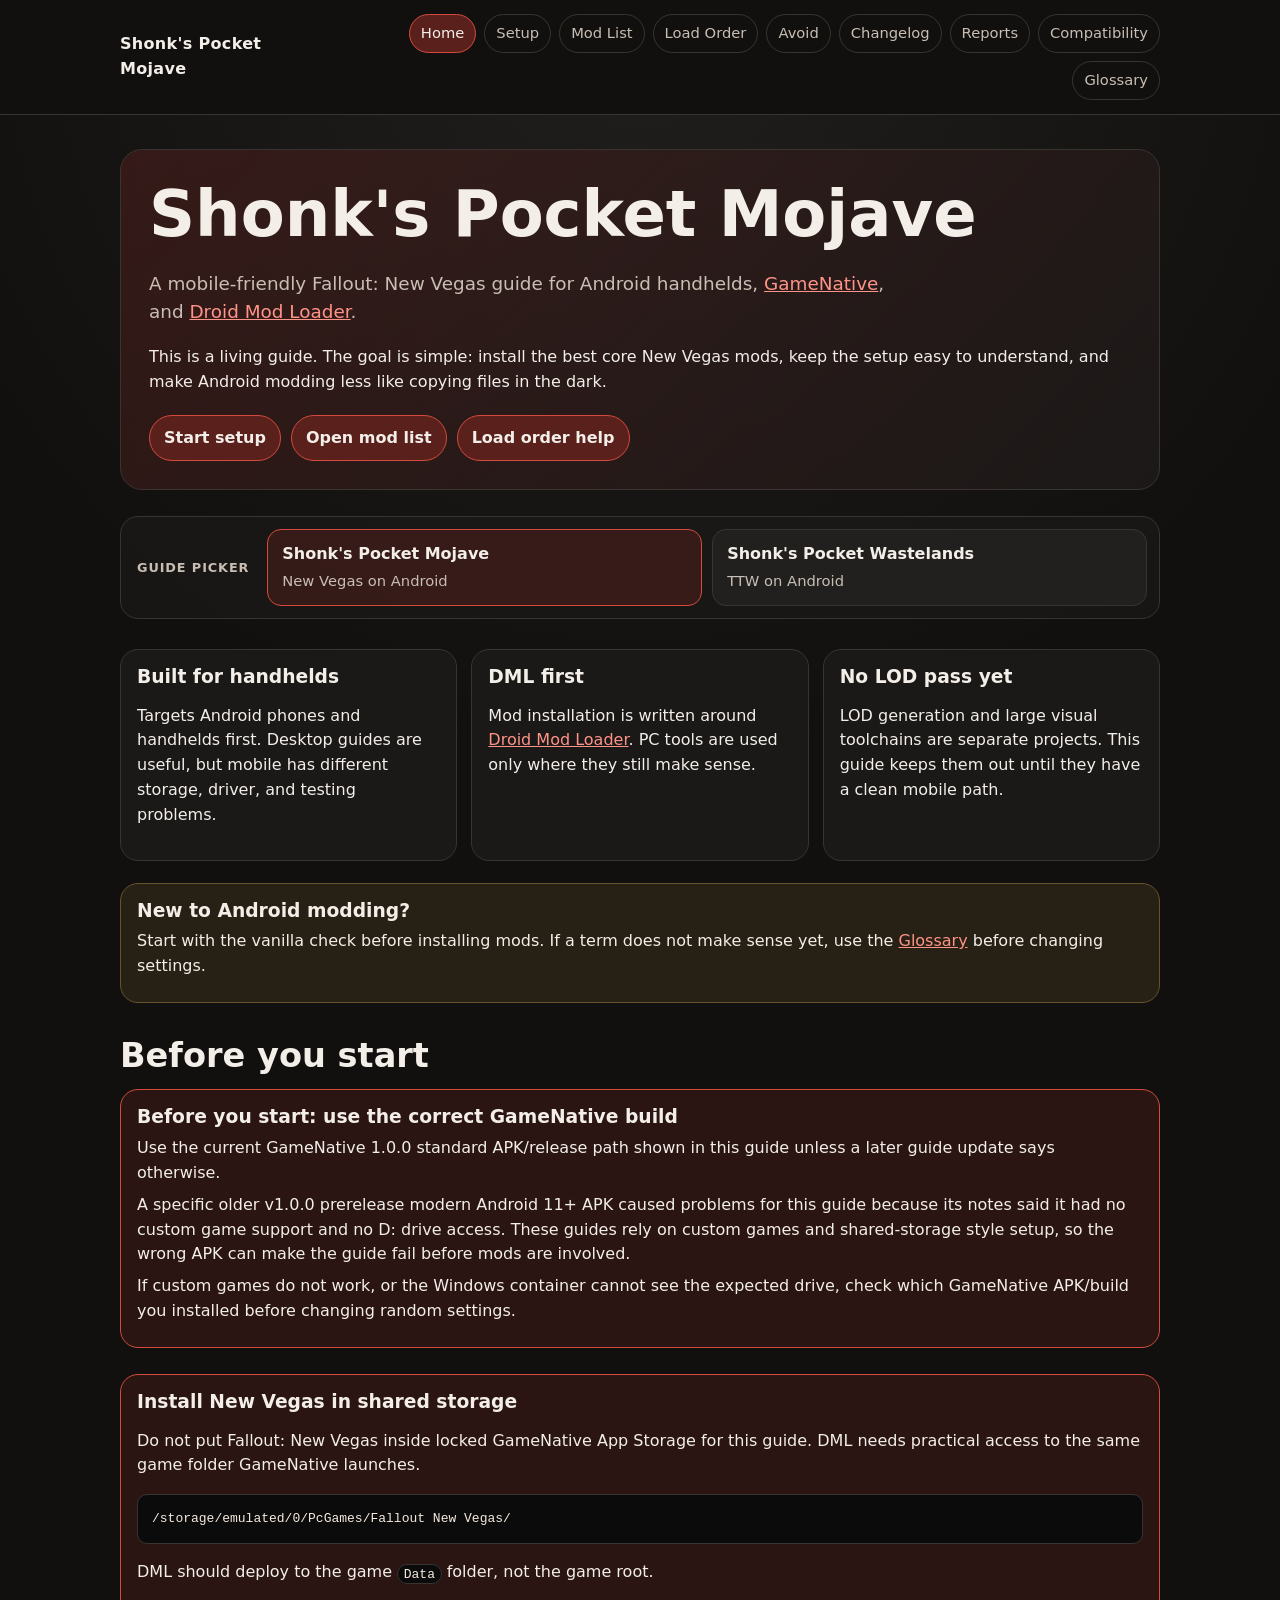
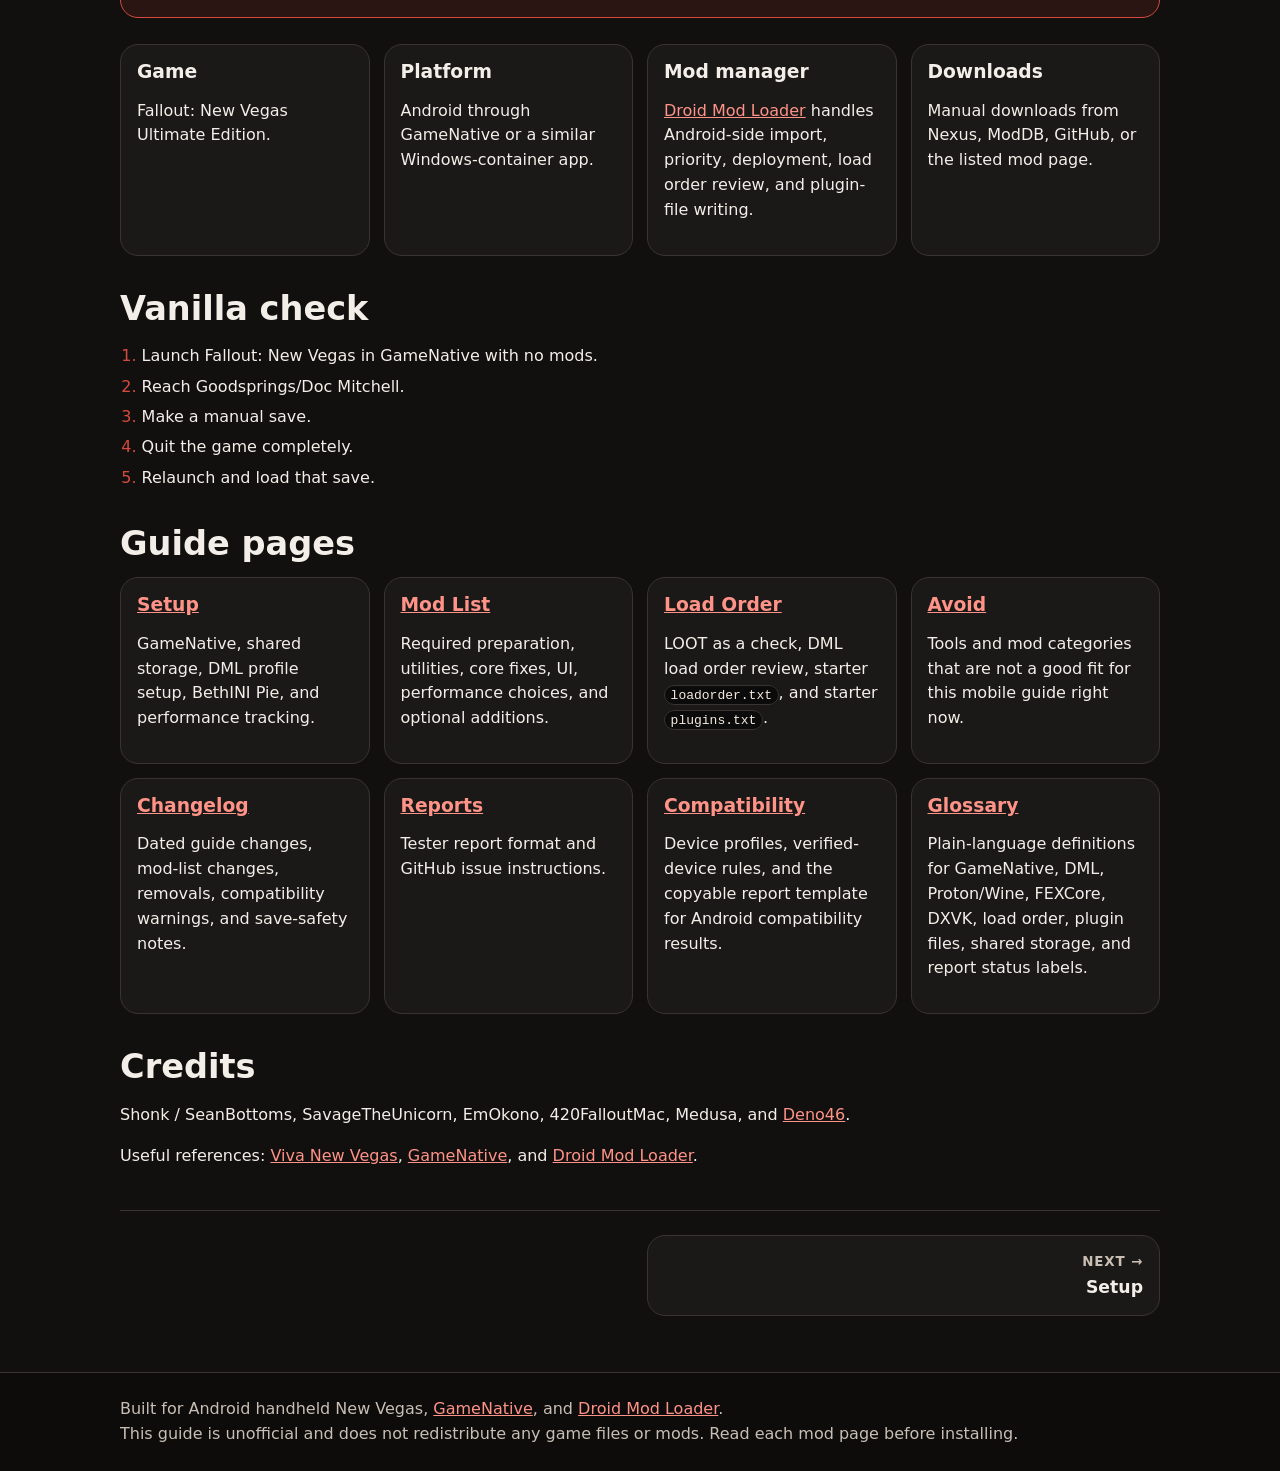
==== commit e9e1cf8a: "docs: normalize guide structure and refine compatibility profiles" ====
--- a/index.html
+++ b/index.html
@@ -5,20 +5,22 @@
   <meta name="viewport" content="width=device-width, initial-scale=1">
   <title>Home | Shonk's Pocket Mojave</title>
   <meta name="description" content="A New Vegas on Android guide for GameNative, Droid Mod Loader, and handheld tinkering.">
-  <link rel="stylesheet" href="assets/site.css">
+  <link rel="stylesheet" href="assets/site.css?v=9">
 </head>
 <body>
   <header class="site-header">
     <div class="container header-inner">
       <a class="logo" href="index.html">Shonk's Pocket Mojave</a>
       <nav class="nav" aria-label="Main navigation">
-        <a href="index.html" class="active">Home</a>
+<a href="index.html" class="active">Home</a>
 <a href="setup.html" class="">Setup</a>
 <a href="mods.html" class="">Mod List</a>
 <a href="load-order.html" class="">Load Order</a>
 <a href="avoid.html" class="">Avoid</a>
 <a href="changelog.html" class="">Changelog</a>
 <a href="report.html" class="">Reports</a>
+<a href="compatibility.html" class="">Compatibility</a>
+<a href="glossary.html" class="">Glossary</a>
       </nav>
     </div>
   </header>
@@ -34,73 +36,64 @@
     <a class="button" href="load-order.html">Load order help</a>
   </div>
 </section>
-
-<h2>Guide picker</h2>
-<div class="card-grid">
-  <article class="card">
-    <h3><a href="/PocketMojave/">Shonk's Pocket Mojave</a></h3>
-    <p>Plain Fallout: New Vegas on Android with GameNative and Droid Mod Loader.</p>
-    <p><strong>You are here.</strong></p>
-  </article>
-  <article class="card">
-    <h3><a href="/PocketWastelands/">Shonk's Pocket Wastelands</a></h3>
-    <p>Tale of Two Wastelands on Android. Use this route if you want Fallout 3 and New Vegas in one TTW setup.</p>
-  </article>
+<section class="guide-switcher" aria-label="Guide picker">
+  <span class="guide-switcher-label">Guide picker</span>
+  <a class="guide-chip current" href="/PocketMojave/">
+    <strong>Shonk's Pocket Mojave</strong>
+    <span>New Vegas on Android</span>
+  </a>
+  <a class="guide-chip" href="/PocketWastelands/">
+    <strong>Shonk's Pocket Wastelands</strong>
+    <span>TTW on Android</span>
+  </a>
+</section>
+<section class="card-grid">
+  <article class="card"><h3>Built for handhelds</h3><p>Targets Android phones and handhelds first. Desktop guides are useful, but mobile has different storage, driver, and testing problems.</p></article>
+  <article class="card"><h3>DML first</h3><p>Mod installation is written around <a href="https://github.com/CyberShonk/DroidModLoader">Droid Mod Loader</a>. PC tools are used only where they still make sense.</p></article>
+  <article class="card"><h3>No LOD pass yet</h3><p>LOD generation and large visual toolchains are separate projects. This guide keeps them out until they have a clean mobile path.</p></article>
+</section>
+<div class="callout notice learning-card">
+  <h3>New to Android modding?</h3>
+  <p>Start with the vanilla check before installing mods. If a term does not make sense yet, use the <a href="glossary.html">Glossary</a> before changing settings.</p>
 </div>
-
-<section class="card-grid">
-  <article class="card">
-    <h3>Built for handhelds</h3>
-    <p>Targets Android phones and handhelds first. Desktop guides are useful, but mobile has different storage, driver, and testing problems.</p>
-  </article>
-  <article class="card">
-    <h3>DML first</h3>
-    <p>Mod installation is written around <a href="https://github.com/CyberShonk/DroidModLoader">Droid Mod Loader</a>. PC tools are used only where they still make sense.</p>
-  </article>
-  <article class="card">
-    <h3>No LOD pass yet</h3>
-    <p>LOD generation and large visual toolchains are separate projects. This guide keeps them out until they have a clean mobile path.</p>
-  </article>
-</section>
-
 <h2>Before you start</h2>
+<div class="callout warning learning-card">
+  <h3>Before you start: use the correct GameNative build</h3>
+  <p>Use the current GameNative 1.0.0 standard APK/release path shown in this guide unless a later guide update says otherwise.</p>
+  <p>A specific older v1.0.0 prerelease modern Android 11+ APK caused problems for this guide because its notes said it had no custom game support and no D: drive access. These guides rely on custom games and shared-storage style setup, so the wrong APK can make the guide fail before mods are involved.</p>
+  <p>If custom games do not work, or the Windows container cannot see the expected drive, check which GameNative APK/build you installed before changing random settings.</p>
+</div>
 <div class="callout warning">
   <h3>Install New Vegas in shared storage</h3>
   <p>Do not put Fallout: New Vegas inside locked GameNative App Storage for this guide. DML needs practical access to the same game folder GameNative launches.</p>
   <pre>/storage/emulated/0/PcGames/Fallout New Vegas/</pre>
   <p>DML should deploy to the game <code>Data</code> folder, not the game root.</p>
 </div>
-
 <div class="card-grid">
-  <article class="card"><h3>Game</h3><p>Fallout: New Vegas Ultimate Edition.</p></article>
-  <article class="card"><h3>Platform</h3><p>Android through GameNative or a similar Windows-container app.</p></article>
-  <article class="card"><h3>Mod manager</h3><p><a href="https://github.com/CyberShonk/DroidModLoader">Droid Mod Loader</a> handles Android-side import, priority, deployment, plugin discovery, and plugin-file writing.</p></article>
-  <article class="card"><h3>Downloads</h3><p>Manual downloads from Nexus, ModDB, GitHub, or the listed mod page.</p></article>
+  <article class="card"><h3>Game</h3><p>Fallout: New Vegas Ultimate Edition.</p></article><article class="card"><h3>Platform</h3><p>Android through GameNative or a similar Windows-container app.</p></article><article class="card"><h3>Mod manager</h3><p><a href="https://github.com/CyberShonk/DroidModLoader">Droid Mod Loader</a> handles Android-side import, priority, deployment, load order review, and plugin-file writing.</p></article><article class="card"><h3>Downloads</h3><p>Manual downloads from Nexus, ModDB, GitHub, or the listed mod page.</p></article>
 </div>
-
 <h2>Vanilla check</h2>
 <ol class="checklist">
   <li>Launch Fallout: New Vegas in GameNative with no mods.</li>
-  <li>Start a new game and reach Doc Mitchell's house.</li>
+  <li>Reach Goodsprings/Doc Mitchell.</li>
   <li>Make a manual save.</li>
   <li>Quit the game completely.</li>
   <li>Relaunch and load that save.</li>
 </ol>
-
 <h2>Guide pages</h2>
 <div class="card-grid">
   <article class="card"><h3><a href="setup.html">Setup</a></h3><p>GameNative, shared storage, DML profile setup, BethINI Pie, and performance tracking.</p></article>
-  <article class="card"><h3><a href="mods.html">Mod List</a></h3><p>Root tools, utilities, fixes, optional meshes, UI, gameplay, and weather.</p></article>
-  <article class="card"><h3><a href="load-order.html">Load Order</a></h3><p>LOOT walkthrough, DML plugin sorting, starter <code>loadorder.txt</code>, and starter <code>plugins.txt</code>.</p></article>
+  <article class="card"><h3><a href="mods.html">Mod List</a></h3><p>Required preparation, utilities, core fixes, UI, performance choices, and optional additions.</p></article>
+  <article class="card"><h3><a href="load-order.html">Load Order</a></h3><p>LOOT as a check, DML load order review, starter <code>loadorder.txt</code>, and starter <code>plugins.txt</code>.</p></article>
   <article class="card"><h3><a href="avoid.html">Avoid</a></h3><p>Tools and mod categories that are not a good fit for this mobile guide right now.</p></article>
-  <article class="card"><h3><a href="changelog.html">Changelog</a></h3><p>Mod-list changes, removals, and save-safety notes. Guide wording fixes are not listed here.</p></article>
+  <article class="card"><h3><a href="changelog.html">Changelog</a></h3><p>Dated guide changes, mod-list changes, removals, compatibility warnings, and save-safety notes.</p></article>
   <article class="card"><h3><a href="report.html">Reports</a></h3><p>Tester report format and GitHub issue instructions.</p></article>
+  <article class="card"><h3><a href="compatibility.html">Compatibility</a></h3><p>Device profiles, verified-device rules, and the copyable report template for Android compatibility results.</p></article>
+  <article class="card"><h3><a href="glossary.html">Glossary</a></h3><p>Plain-language definitions for GameNative, DML, Proton/Wine, FEXCore, DXVK, load order, plugin files, shared storage, and report status labels.</p></article>
 </div>
-
 <h2>Credits</h2>
-<p>Shonk / SeanBottoms, SavageTheUnicorn, EmOkono, 420FalloutMac, and <a href="https://www.nexusmods.com/profile/deno46?gameId=110">Deno46</a>.</p>
+<p>Shonk / SeanBottoms, SavageTheUnicorn, EmOkono, 420FalloutMac, Medusa, and <a href="https://www.nexusmods.com/profile/deno46?gameId=110">Deno46</a>.</p>
 <p>Useful references: <a href="https://vivanewvegas.moddinglinked.com/">Viva New Vegas</a>, <a href="https://github.com/utkarshdalal/GameNative">GameNative</a>, and <a href="https://github.com/CyberShonk/DroidModLoader">Droid Mod Loader</a>.</p>
-
 
 <nav class="page-nav" aria-label="Page navigation">
   <div class="page-nav-spacer" aria-hidden="true"></div>
--- a/assets/site.css
+++ b/assets/site.css
@@ -192,6 +192,76 @@
 
 .checklist li::marker { color: var(--accent); }
 
+
+/* Compact cross-guide selector */
+.guide-switcher {
+  display: flex;
+  align-items: stretch;
+  gap: 10px;
+  margin: 0 0 28px;
+  padding: 12px;
+  background: rgba(27, 25, 24, 0.72);
+  border: 1px solid var(--line);
+  border-radius: 18px;
+}
+
+.guide-switcher-label {
+  display: flex;
+  align-items: center;
+  color: var(--muted);
+  font-size: 0.8rem;
+  font-weight: 900;
+  letter-spacing: 0.07em;
+  text-transform: uppercase;
+  padding: 0 8px 0 4px;
+  white-space: nowrap;
+}
+
+.guide-chip {
+  flex: 1 1 0;
+  min-width: 0;
+  display: block;
+  color: var(--text);
+  text-decoration: none;
+  background: rgba(36, 33, 32, 0.94);
+  border: 1px solid var(--line);
+  border-radius: 14px;
+  padding: 12px 14px;
+}
+
+.guide-chip:hover {
+  border-color: var(--accent);
+  background: rgba(90, 32, 28, 0.35);
+}
+
+.guide-chip.current {
+  border-color: var(--accent);
+  background: rgba(90, 32, 28, 0.45);
+}
+
+.guide-chip strong,
+.guide-chip span {
+  display: block;
+}
+
+.guide-chip span {
+  color: var(--muted);
+  font-size: 0.92rem;
+  margin-top: 3px;
+}
+
+.card-grid,
+.mod-list,
+.callout {
+  margin-bottom: 22px;
+}
+
+.callout + .card-grid,
+.callout + .mod-list,
+.guide-switcher + .card-grid {
+  margin-top: 16px;
+}
+
 /* Bottom page navigation */
 .page-nav {
   display: grid;
@@ -255,6 +325,16 @@
   .hero { padding: 20px; border-radius: 18px; }
   .mod-card header { flex-direction: column; }
   .container { width: min(100% - 20px, 1040px); }
+
+  .guide-switcher {
+    flex-direction: column;
+    margin-bottom: 24px;
+  }
+
+  .guide-switcher-label {
+    padding: 0;
+  }
+
 }
 
 
@@ -272,58 +352,162 @@
   }
 }
 
-
-/* Pocket Mojave compatibility/layout helpers */
-.table-wrap {
-  margin: 1rem 0;
-  border: 1px solid var(--line);
-  border-radius: 16px;
+/* v8 layout hardening for homepage guide switcher and before-you-start cards */
+.hero + .guide-switcher {
+  margin-top: 0;
+}
+.guide-switcher {
+  margin-bottom: 30px;
+}
+.guide-switcher + .card-grid {
+  margin-top: 18px;
+}
+.callout {
+  display: block;
+  margin: 0 0 26px;
+}
+.callout + .card-grid {
+  margin-top: 22px;
+}
+@media (max-width: 720px) {
+  .guide-switcher {
+    gap: 8px;
+    margin-bottom: 28px;
+  }
+  .callout {
+    margin-bottom: 24px;
+  }
+}
+
+/* Beginner learning helpers */
+.glossary-entry p,
+.learning-card p {
+  margin: 0.45rem 0;
+}
+
+.glossary-entry strong,
+.learning-card strong {
+  color: var(--accent);
+}
+
+details.card {
+  margin-bottom: 14px;
+}
+
+details.card summary {
+  cursor: pointer;
+  list-style-position: inside;
+}
+
+details.card[open] summary {
+  margin-bottom: 12px;
+}
+
+.checkpoint-list li + li,
+.troubleshooting-list li + li {
+  margin-top: 0.35rem;
+}
+
+.table-scroll {
+  overflow-x: auto;
+  margin-bottom: 22px;
+}
+
+table {
+  width: 100%;
+  border-collapse: collapse;
+  min-width: 760px;
   background: rgba(27, 25, 24, 0.96);
-  overflow-x: auto;
-  -webkit-overflow-scrolling: touch;
-}
-
-table { width: 100%; border-collapse: collapse; min-width: 520px; }
-th, td { padding: 0.75rem 0.85rem; border-bottom: 1px solid var(--line); text-align: left; vertical-align: top; }
-th { color: var(--text); background: var(--panel-soft); font-size: 0.9rem; letter-spacing: 0.04em; text-transform: uppercase; }
-tr:last-child td { border-bottom: 0; }
-
-.check-card,
-.author-card {
-  background: rgba(27, 25, 24, 0.96);
   border: 1px solid var(--line);
   border-radius: 18px;
-  padding: 16px;
-}
-
-.callout.warn { border-color: #68522b; background: rgba(104, 82, 43, 0.25); }
-.callout.good { border-color: #38552d; background: rgba(52, 92, 44, 0.22); }
-.callout.bad { border-color: var(--accent); background: rgba(90, 32, 28, 0.35); }
-.callout.info { border-color: #344d6e; background: rgba(42, 70, 105, 0.22); }
-.callout h3, .callout strong { color: var(--text); }
-
-.badge.bad { background: #ff7769; }
-.badge.info { background: #85b7ff; }
-
-.copy-btn {
-  position: absolute;
-  top: 8px;
-  right: 8px;
-  border: 1px solid var(--line);
+  overflow: hidden;
+}
+
+th,
+td {
+  border-bottom: 1px solid var(--line);
+  padding: 12px;
+  text-align: left;
+  vertical-align: top;
+}
+
+th {
+  background: rgba(90, 32, 28, 0.35);
+  color: var(--text);
+}
+
+td {
+  color: var(--muted);
+}
+
+tr:last-child td {
+  border-bottom: 0;
+}
+
+
+
+/* Device profile selector */
+.profile-selector {
+  display: grid;
+  gap: 14px;
+  margin-bottom: 26px;
+}
+.profile-control {
+  display: grid;
+  gap: 8px;
+  max-width: 420px;
+}
+.profile-control label {
+  color: var(--text);
+  font-weight: 800;
+}
+.profile-control select {
+  width: 100%;
+  color: var(--text);
   background: var(--panel-soft);
-  color: var(--text);
-  border-radius: 999px;
-  padding: 5px 9px;
-  font-weight: 800;
-  cursor: pointer;
-}
-pre { position: relative; padding-right: 70px; }
-
-.site-footer a { color: #ff9387; }
-
-@media (max-width: 720px) {
-  table { min-width: 560px; }
-  .meta { grid-template-columns: 1fr; }
-  .mod-card { padding: 14px; }
-  .mod-card header h3 { font-size: 1.08rem; }
-}
+  border: 1px solid var(--line);
+  border-radius: 12px;
+  padding: 11px 12px;
+  font: inherit;
+}
+.profile-summary {
+  display: grid;
+  gap: 12px;
+}
+.profile-summary .profile-title {
+  display: flex;
+  flex-wrap: wrap;
+  align-items: center;
+  gap: 10px;
+  margin-bottom: 4px;
+}
+.profile-summary .profile-title h3 {
+  margin: 0;
+}
+.profile-fields {
+  display: grid;
+  grid-template-columns: repeat(auto-fit, minmax(190px, 1fr));
+  gap: 10px;
+}
+.profile-field {
+  background: var(--panel-soft);
+  border: 1px solid var(--line);
+  border-radius: 12px;
+  padding: 10px;
+}
+.profile-field strong {
+  display: block;
+  color: var(--text);
+  font-size: 0.84rem;
+  margin-bottom: 3px;
+}
+.profile-field span {
+  color: var(--muted);
+}
+.profile-env {
+  white-space: pre-wrap;
+}
+.layout-note {
+  color: var(--muted);
+  margin-top: -6px;
+}
